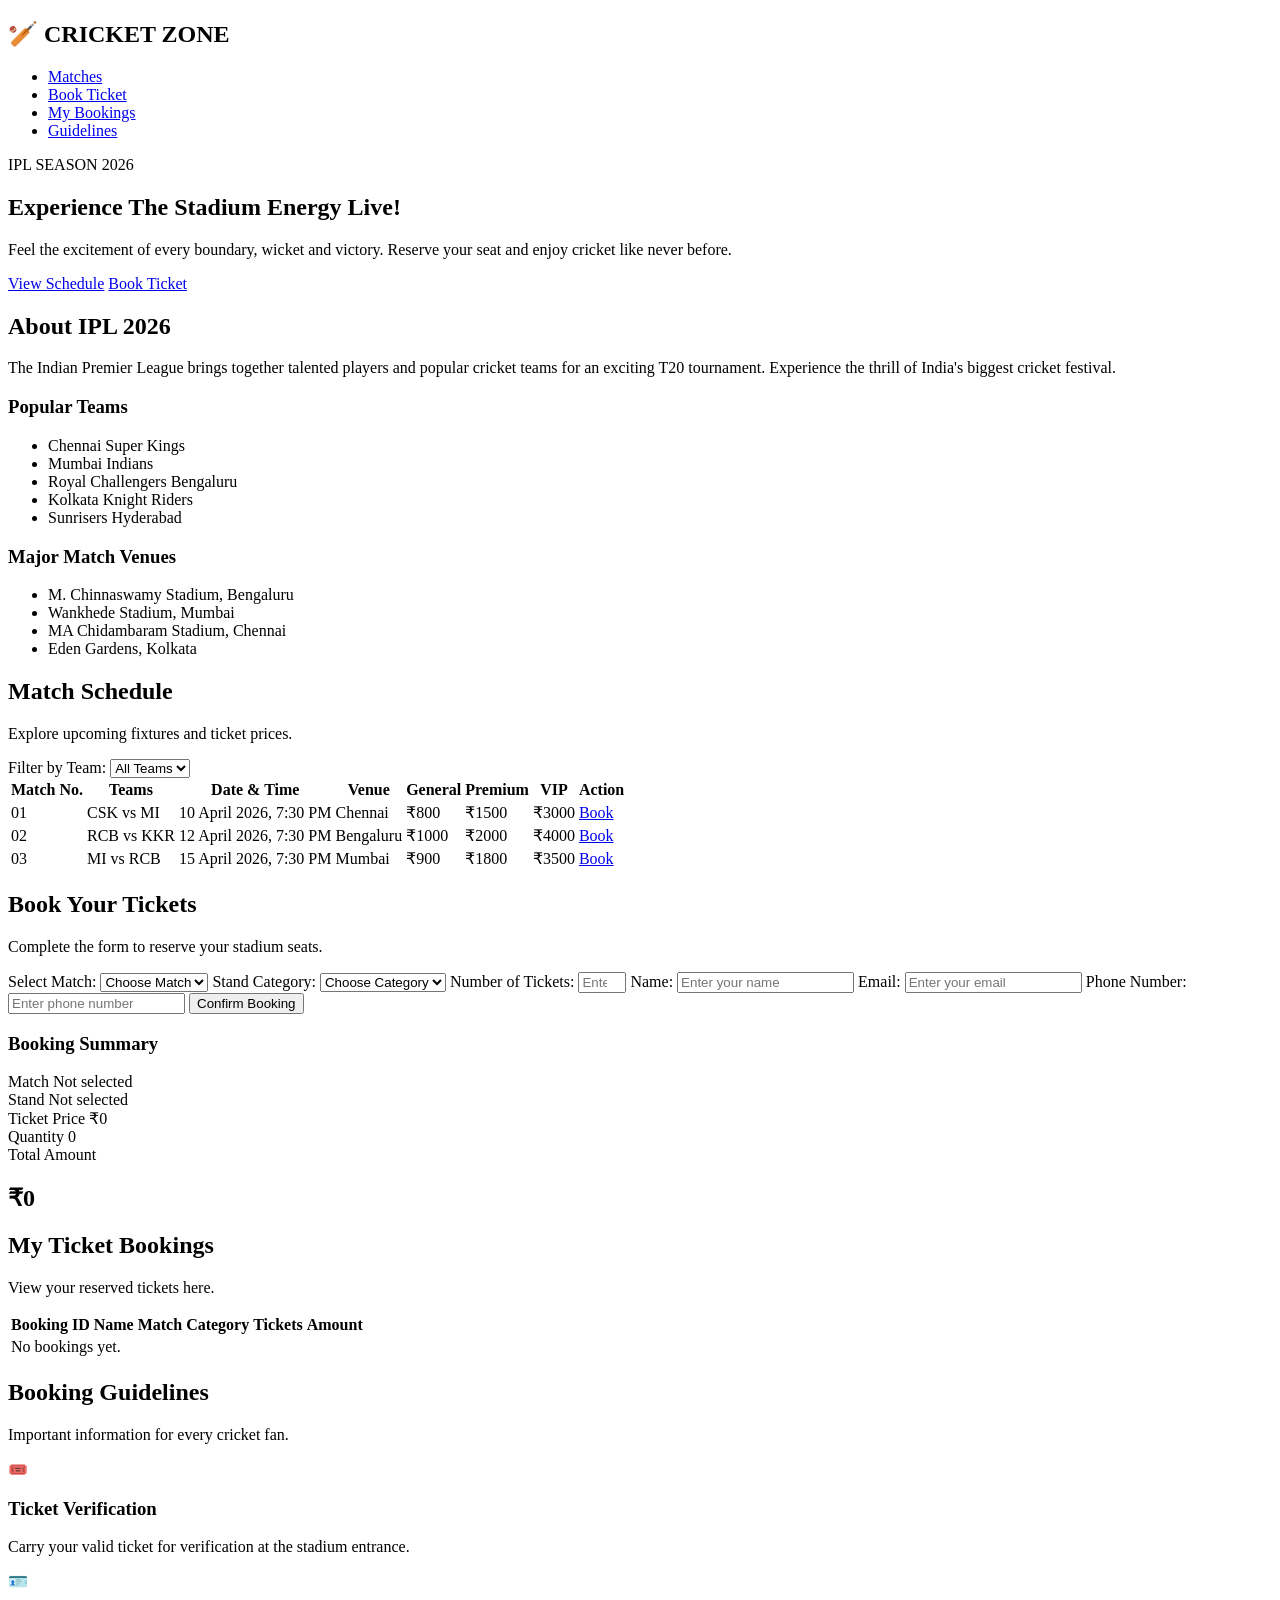
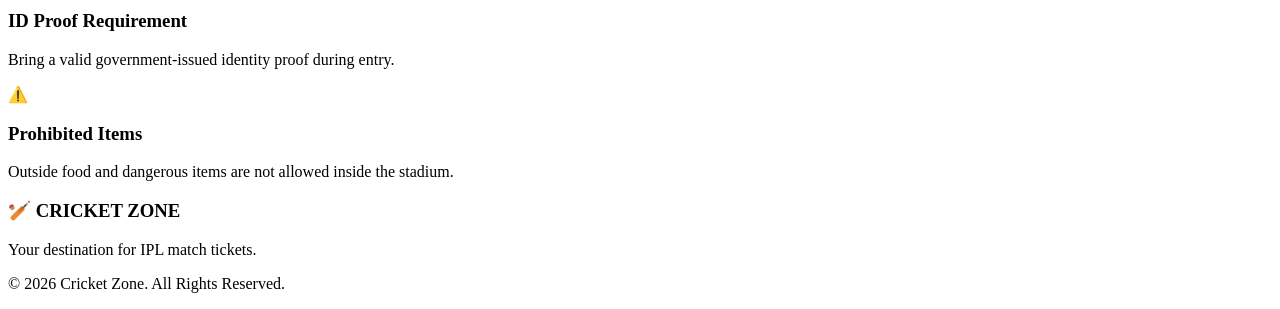
==== index.html @ a361de73 "Add IPL ticket booking HTML" ====
<!DOCTYPE html>
<html lang="en">
<head>
    <meta charset="UTF-8">
    <meta name="viewport" content="width=device-width, initial-scale=1.0">
    <title>Cricket Zone | IPL 2026 Tickets</title>
    <link rel="stylesheet" href="style.css">
</head>

<body>

    <!-- Header and Navigation -->
    <header>
        <nav class="navbar">
            <h2 class="logo">🏏 CRICKET ZONE</h2>

            <ul>
                <li><a href="#matches">Matches</a></li>
                <li><a href="#booking">Book Ticket</a></li>
                <li><a href="#mybookings">My Bookings</a></li>
                <li><a href="#guidelines">Guidelines</a></li>
            </ul>
        </nav>
    </header>

    <main>

        <!-- Hero Banner -->
        <section class="hero">
            <div class="hero-content">
                <span class="tagline">IPL SEASON 2026</span>
                <h1>Experience The Stadium Energy Live!</h1>
                <p>Feel the excitement of every boundary, wicket and victory.
                   Reserve your seat and enjoy cricket like never before.</p>

                <div class="hero-buttons">
                    <a href="#matches" class="btn primary-btn">View Schedule</a>
                    <a href="#booking" class="btn secondary-btn">Book Ticket</a>
                </div>
            </div>
        </section>

        <!-- About IPL -->
        <section class="section" id="about">
            <h2>About IPL 2026</h2>
            <p class="intro">
                The Indian Premier League brings together talented players
                and popular cricket teams for an exciting T20 tournament.
                Experience the thrill of India's biggest cricket festival.
            </p>

            <div class="about-container">

                <div class="info-box">
                    <h3>Popular Teams</h3>
                    <ul>
                        <li>Chennai Super Kings</li>
                        <li>Mumbai Indians</li>
                        <li>Royal Challengers Bengaluru</li>
                        <li>Kolkata Knight Riders</li>
                        <li>Sunrisers Hyderabad</li>
                    </ul>
                </div>

                <div class="info-box">
                    <h3>Major Match Venues</h3>
                    <ul>
                        <li>M. Chinnaswamy Stadium, Bengaluru</li>
                        <li>Wankhede Stadium, Mumbai</li>
                        <li>MA Chidambaram Stadium, Chennai</li>
                        <li>Eden Gardens, Kolkata</li>
                    </ul>
                </div>

            </div>
        </section>

        <!-- Match Schedule -->
        <section class="section" id="matches">
            <h2>Match Schedule</h2>
            <p class="intro">Explore upcoming fixtures and ticket prices.</p>

            <div class="filter-area">
                <label for="teamFilter">Filter by Team:</label>
                <select id="teamFilter">
                    <option>All Teams</option>
                    <option>CSK</option>
                    <option>MI</option>
                    <option>RCB</option>
                    <option>KKR</option>
                </select>
            </div>

            <div class="table-container">
                <table>
                    <thead>
                        <tr>
                            <th>Match No.</th>
                            <th>Teams</th>
                            <th>Date & Time</th>
                            <th>Venue</th>
                            <th>General</th>
                            <th>Premium</th>
                            <th>VIP</th>
                            <th>Action</th>
                        </tr>
                    </thead>

                    <tbody>
                        <tr>
                            <td>01</td>
                            <td>CSK vs MI</td>
                            <td>10 April 2026, 7:30 PM</td>
                            <td>Chennai</td>
                            <td>₹800</td>
                            <td>₹1500</td>
                            <td>₹3000</td>
                            <td><a href="#booking" class="book-btn">Book</a></td>
                        </tr>

                        <tr>
                            <td>02</td>
                            <td>RCB vs KKR</td>
                            <td>12 April 2026, 7:30 PM</td>
                            <td>Bengaluru</td>
                            <td>₹1000</td>
                            <td>₹2000</td>
                            <td>₹4000</td>
                            <td><a href="#booking" class="book-btn">Book</a></td>
                        </tr>

                        <tr>
                            <td>03</td>
                            <td>MI vs RCB</td>
                            <td>15 April 2026, 7:30 PM</td>
                            <td>Mumbai</td>
                            <td>₹900</td>
                            <td>₹1800</td>
                            <td>₹3500</td>
                            <td><a href="#booking" class="book-btn">Book</a></td>
                        </tr>
                    </tbody>
                </table>
            </div>
        </section>

        <!-- Ticket Booking -->
        <section class="section" id="booking">
            <h2>Book Your Tickets</h2>
            <p class="intro">Complete the form to reserve your stadium seats.</p>

            <div class="booking-container">

                <form class="booking-form">

                    <label for="match">Select Match:</label>
                    <select id="match" required>
                        <option value="">Choose Match</option>
                        <option>CSK vs MI</option>
                        <option>RCB vs KKR</option>
                        <option>MI vs RCB</option>
                    </select>

                    <label for="category">Stand Category:</label>
                    <select id="category" required>
                        <option value="">Choose Category</option>
                        <option>General - ₹800</option>
                        <option>Premium - ₹1500</option>
                        <option>VIP - ₹3000</option>
                    </select>

                    <label for="quantity">Number of Tickets:</label>
                    <input type="number" id="quantity"
                           min="1" max="10" placeholder="Enter quantity" required>

                    <label for="name">Name:</label>
                    <input type="text" id="name"
                           placeholder="Enter your name" required>

                    <label for="email">Email:</label>
                    <input type="email" id="email"
                           placeholder="Enter your email" required>

                    <label for="phone">Phone Number:</label>
                    <input type="tel" id="phone"
                           placeholder="Enter phone number" required>

                    <button type="submit">Confirm Booking</button>

                </form>

                <!-- Booking Summary -->
                <div class="summary-card">
                    <h3>Booking Summary</h3>

                    <div class="summary-item">
                        <span>Match</span>
                        <span>Not selected</span>
                    </div>

                    <div class="summary-item">
                        <span>Stand</span>
                        <span>Not selected</span>
                    </div>

                    <div class="summary-item">
                        <span>Ticket Price</span>
                        <span>₹0</span>
                    </div>

                    <div class="summary-item">
                        <span>Quantity</span>
                        <span>0</span>
                    </div>

                    <div class="total">
                        <span>Total Amount</span>
                        <h2>₹0</h2>
                    </div>
                </div>

            </div>
        </section>

        <!-- My Bookings -->
        <section class="section" id="mybookings">
            <h2>My Ticket Bookings</h2>
            <p class="intro">View your reserved tickets here.</p>

            <div class="table-container">
                <table>
                    <thead>
                        <tr>
                            <th>Booking ID</th>
                            <th>Name</th>
                            <th>Match</th>
                            <th>Category</th>
                            <th>Tickets</th>
                            <th>Amount</th>
                        </tr>
                    </thead>

                    <tbody>
                        <tr>
                            <td colspan="6" class="empty-message">
                                No bookings yet.
                            </td>
                        </tr>
                    </tbody>
                </table>
            </div>
        </section>

        <!-- Guidelines -->
        <section class="section" id="guidelines">
            <h2>Booking Guidelines</h2>
            <p class="intro">Important information for every cricket fan.</p>

            <div class="guideline-container">

                <div class="guideline-card">
                    <div class="card-icon">🎟️</div>
                    <h3>Ticket Verification</h3>
                    <p>Carry your valid ticket for verification at the stadium entrance.</p>
                </div>

                <div class="guideline-card">
                    <div class="card-icon">🪪</div>
                    <h3>ID Proof Requirement</h3>
                    <p>Bring a valid government-issued identity proof during entry.</p>
                </div>

                <div class="guideline-card">
                    <div class="card-icon">⚠️</div>
                    <h3>Prohibited Items</h3>
                    <p>Outside food and dangerous items are not allowed inside the stadium.</p>
                </div>

            </div>
        </section>

    </main>

    <!-- Footer -->
    <footer>
        <h3>🏏 CRICKET ZONE</h3>
        <p>Your destination for IPL match tickets.</p>
        <p>© 2026 Cricket Zone. All Rights Reserved.</p>
    </footer>

</body>
</html>
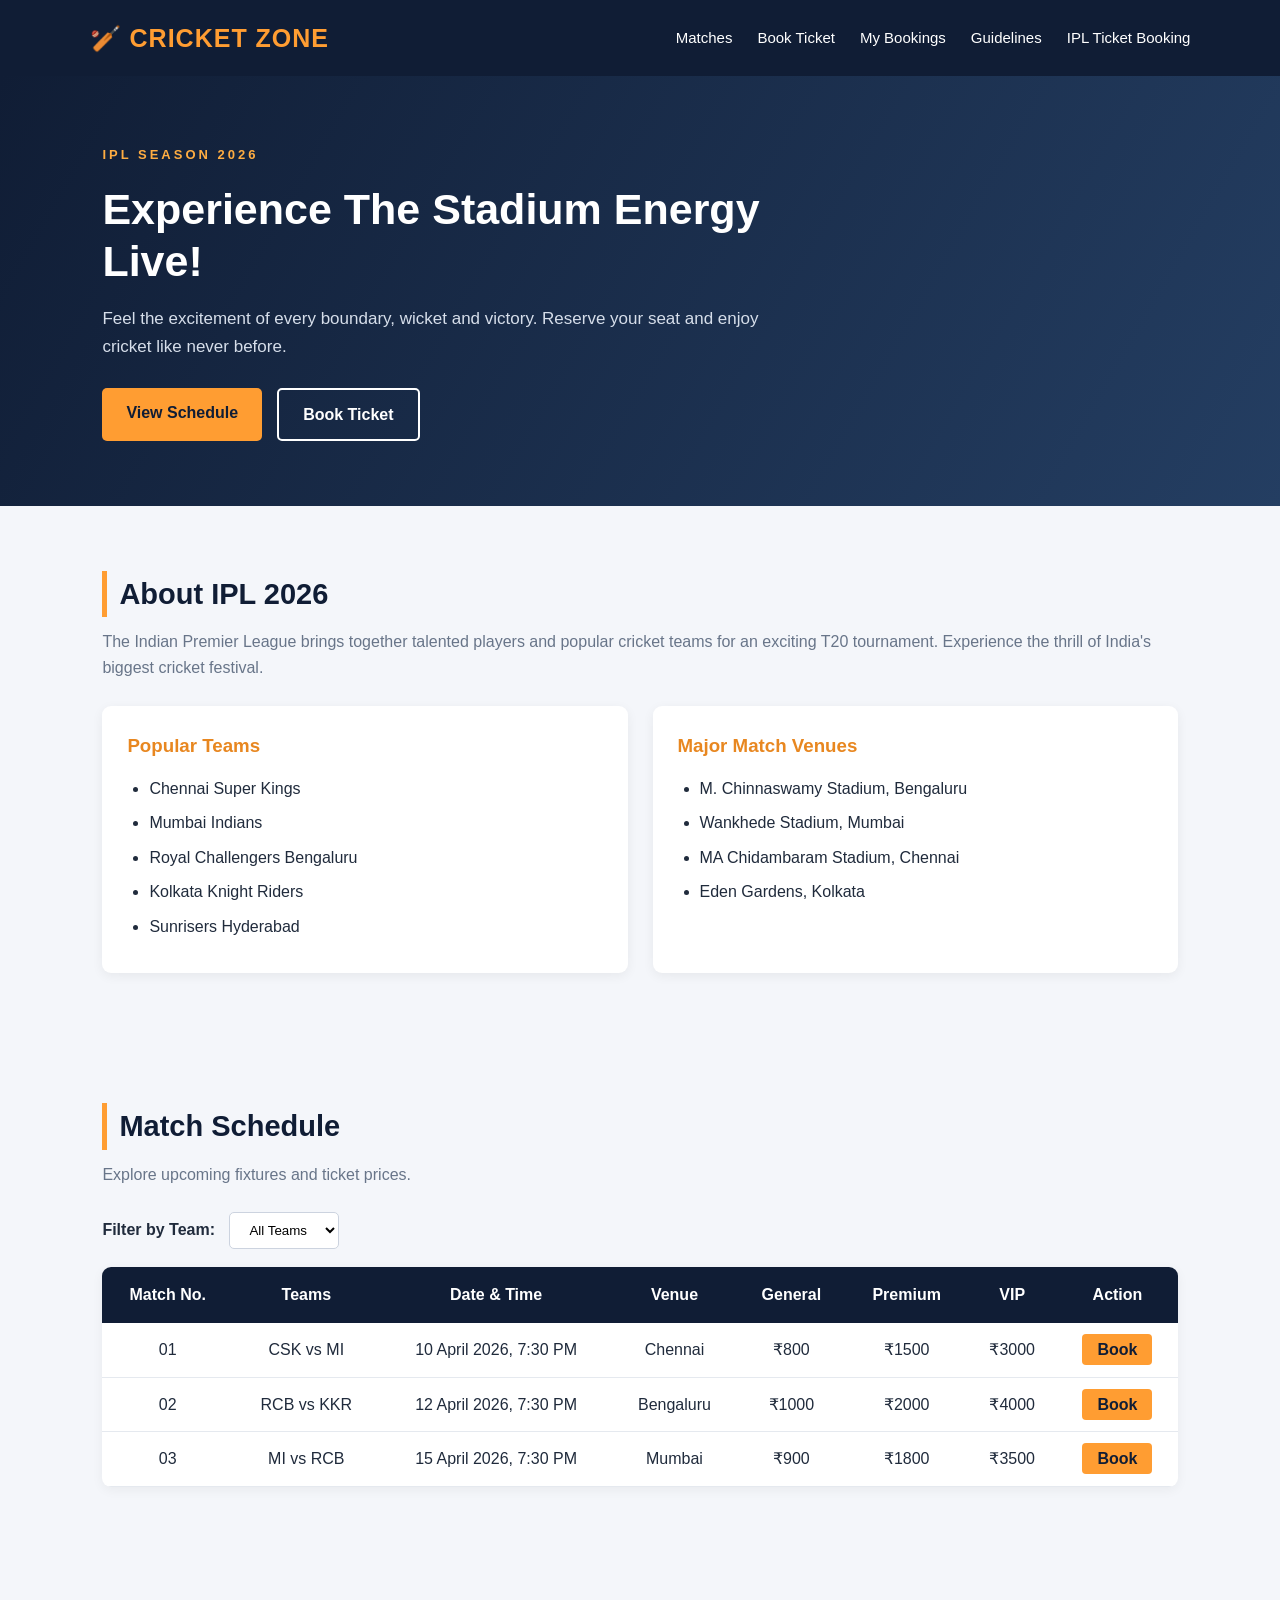
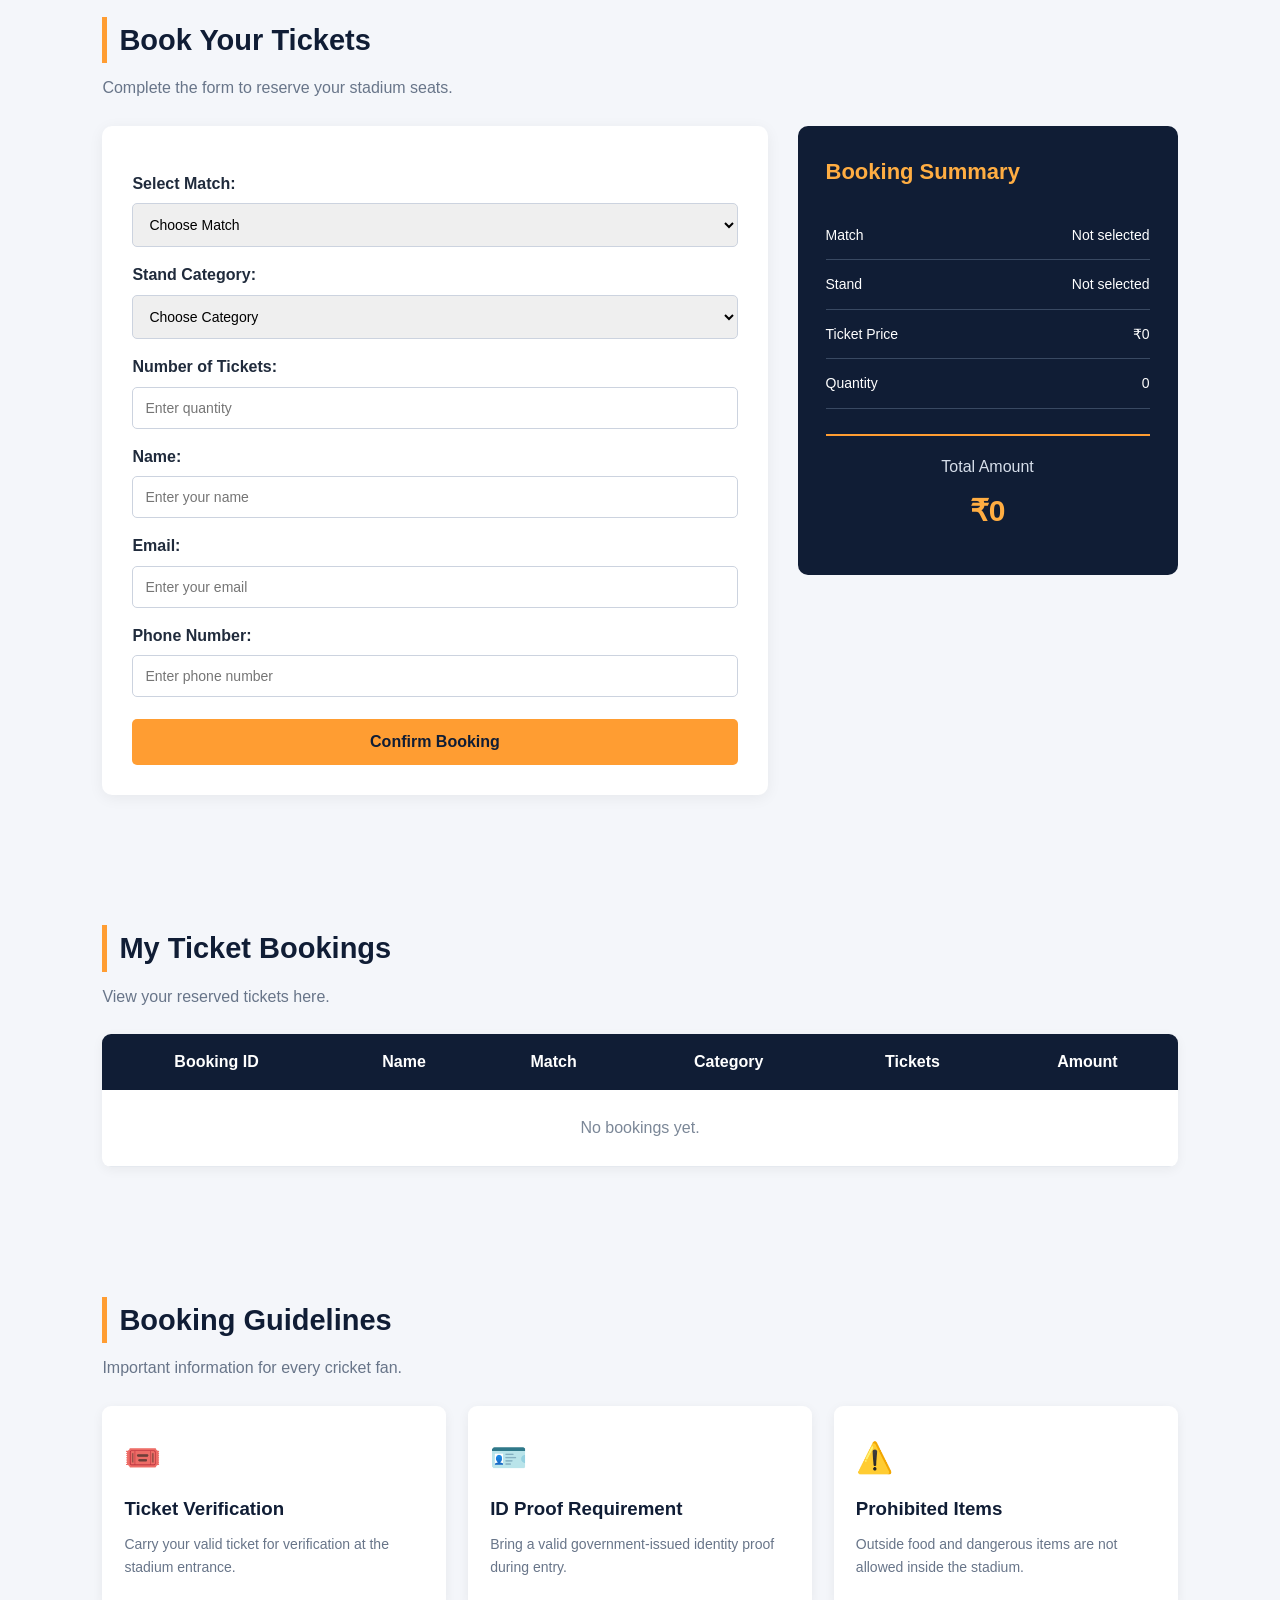
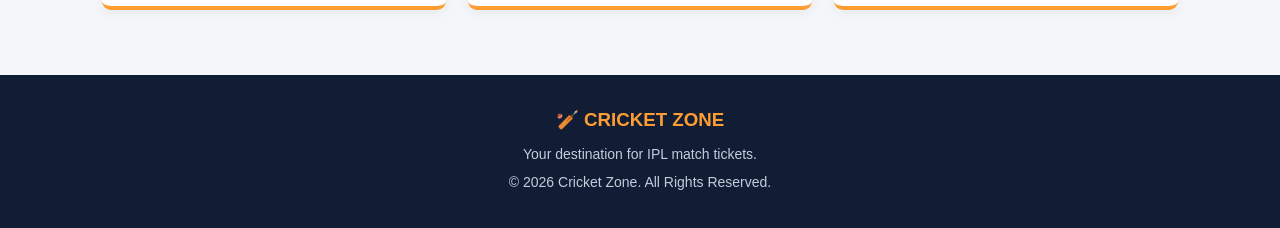
==== commit 49a43d43: "Added IPL Ticket Booking website" ====
--- a/index.html
+++ b/index.html
@@ -20,6 +20,8 @@
                 <li><a href="#booking">Book Ticket</a></li>
                 <li><a href="#mybookings">My Bookings</a></li>
                 <li><a href="#guidelines">Guidelines</a></li>
+                <li><a href="booking.html">IPL Ticket Booking</a></li>
+                
             </ul>
         </nav>
     </header>
--- a/style.css
+++ b/style.css
@@ -0,0 +1,462 @@
+
+/* Basic Page Styling */
+* {
+    margin: 0;
+    padding: 0;
+    box-sizing: border-box;
+    font-family: Arial, Helvetica, sans-serif;
+}
+
+html {
+    scroll-behavior: smooth;
+}
+
+body {
+    background-color: #f4f6fa;
+    color: #202b3c;
+    line-height: 1.6;
+}
+
+/* Navigation Bar */
+header {
+    background-color: #101d35;
+    padding: 18px 7%;
+}
+
+.navbar {
+    display: flex;
+    justify-content: space-between;
+    align-items: center;
+    flex-wrap: wrap;
+    gap: 15px;
+}
+
+.logo {
+    color: #ff9d32;
+    font-size: 25px;
+    letter-spacing: 1px;
+}
+
+.navbar ul {
+    display: flex;
+    list-style: none;
+    gap: 25px;
+    flex-wrap: wrap;
+}
+
+.navbar a {
+    color: white;
+    text-decoration: none;
+    font-size: 15px;
+    transition: 0.3s;
+}
+
+.navbar a:hover {
+    color: #ff9d32;
+}
+
+/* Hero Section */
+.hero {
+    min-height: 430px;
+    background: linear-gradient(
+        120deg,
+        #101d35,
+        #243e62
+    );
+    display: flex;
+    align-items: center;
+    padding: 60px 8%;
+    color: white;
+}
+
+.hero-content {
+    max-width: 700px;
+}
+
+.tagline {
+    color: #ffad42;
+    font-weight: bold;
+    letter-spacing: 3px;
+    font-size: 13px;
+}
+
+.hero h1 {
+    font-size: 43px;
+    line-height: 1.2;
+    margin: 18px 0;
+}
+
+.hero p {
+    color: #d6deea;
+    font-size: 17px;
+    margin-bottom: 28px;
+}
+
+.hero-buttons {
+    display: flex;
+    gap: 15px;
+    flex-wrap: wrap;
+}
+
+.btn {
+    display: inline-block;
+    padding: 12px 24px;
+    border-radius: 5px;
+    text-decoration: none;
+    font-weight: bold;
+    transition: 0.3s;
+}
+
+.primary-btn {
+    background-color: #ff9d32;
+    color: #101d35;
+}
+
+.secondary-btn {
+    border: 2px solid white;
+    color: white;
+}
+
+.primary-btn:hover {
+    background-color: white;
+}
+
+.secondary-btn:hover {
+    background-color: #ff9d32;
+    border-color: #ff9d32;
+    color: #101d35;
+}
+
+/* Common Section Styling */
+.section {
+    padding: 65px 8%;
+}
+
+.section h2 {
+    font-size: 29px;
+    color: #101d35;
+    margin-bottom: 12px;
+    border-left: 5px solid #ff9d32;
+    padding-left: 12px;
+}
+
+.intro {
+    color: #687589;
+    margin-bottom: 25px;
+}
+
+/* About Section */
+.about-container {
+    display: grid;
+    grid-template-columns: repeat(2, 1fr);
+    gap: 25px;
+    margin-top: 25px;
+}
+
+.info-box {
+    background-color: white;
+    padding: 25px;
+    border-radius: 9px;
+    box-shadow: 0 3px 12px rgba(0, 0, 0, 0.06);
+}
+
+.info-box h3 {
+    color: #e88720;
+    margin-bottom: 15px;
+}
+
+.info-box ul {
+    padding-left: 22px;
+}
+
+.info-box li {
+    margin-bottom: 9px;
+}
+
+/* Team Filter */
+.filter-area {
+    margin: 25px 0 18px;
+}
+
+.filter-area label {
+    font-weight: bold;
+    margin-right: 10px;
+}
+
+.filter-area select {
+    padding: 9px 15px;
+    border: 1px solid #ccd3df;
+    border-radius: 5px;
+    background: white;
+}
+
+/* Table Styling */
+.table-container {
+    width: 100%;
+    overflow-x: auto;
+    background: white;
+    border-radius: 9px;
+    box-shadow: 0 3px 12px rgba(0, 0, 0, 0.05);
+}
+
+table {
+    width: 100%;
+    border-collapse: collapse;
+    min-width: 750px;
+}
+
+th {
+    background-color: #101d35;
+    color: white;
+    padding: 15px;
+    text-align: center;
+    white-space: nowrap;
+}
+
+td {
+    padding: 14px;
+    text-align: center;
+    border-bottom: 1px solid #e5e9ef;
+}
+
+tbody tr:hover {
+    background-color: #fff5e9;
+}
+
+.book-btn {
+    background-color: #ff9d32;
+    color: #101d35;
+    text-decoration: none;
+    padding: 7px 15px;
+    border-radius: 4px;
+    font-weight: bold;
+}
+
+.book-btn:hover {
+    background-color: #e88720;
+}
+
+/* Booking Section */
+.booking-container {
+    display: grid;
+    grid-template-columns: 1.4fr 0.8fr;
+    gap: 30px;
+    align-items: start;
+    margin-top: 25px;
+}
+
+.booking-form {
+    background-color: white;
+    padding: 30px;
+    border-radius: 10px;
+    box-shadow: 0 3px 15px rgba(0, 0, 0, 0.06);
+}
+
+.booking-form label {
+    display: block;
+    font-weight: bold;
+    margin: 15px 0 7px;
+}
+
+.booking-form input,
+.booking-form select {
+    width: 100%;
+    padding: 12px;
+    border: 1px solid #ccd3df;
+    border-radius: 5px;
+    font-size: 14px;
+    outline: none;
+}
+
+.booking-form input:focus,
+.booking-form select:focus {
+    border-color: #ff9d32;
+}
+
+.booking-form button {
+    width: 100%;
+    margin-top: 22px;
+    padding: 14px;
+    background-color: #ff9d32;
+    color: #101d35;
+    border: none;
+    border-radius: 5px;
+    font-size: 16px;
+    font-weight: bold;
+    cursor: pointer;
+    transition: 0.3s;
+}
+
+.booking-form button:hover {
+    background-color: #e88720;
+}
+
+/* Booking Summary */
+.summary-card {
+    background-color: #101d35;
+    color: white;
+    padding: 28px;
+    border-radius: 10px;
+}
+
+.summary-card h3 {
+    color: #ffad42;
+    margin-bottom: 22px;
+    font-size: 22px;
+}
+
+.summary-item {
+    display: flex;
+    justify-content: space-between;
+    gap: 10px;
+    padding: 13px 0;
+    border-bottom: 1px solid #394962;
+    font-size: 14px;
+}
+
+.total {
+    margin-top: 25px;
+    padding-top: 18px;
+    border-top: 2px solid #ff9d32;
+    text-align: center;
+}
+
+.total span {
+    color: #d6deea;
+}
+
+.total h2 {
+    color: #ffad42;
+    font-size: 30px;
+    margin-top: 8px;
+    border: none;
+    padding: 0;
+}
+
+/* My Bookings */
+.empty-message {
+    color: #7b8797;
+    padding: 25px;
+}
+
+/* Guidelines */
+.guideline-container {
+    display: grid;
+    grid-template-columns: repeat(3, 1fr);
+    gap: 22px;
+    margin-top: 25px;
+}
+
+.guideline-card {
+    background-color: white;
+    padding: 28px 22px;
+    border-radius: 9px;
+    border-bottom: 4px solid #ff9d32;
+    box-shadow: 0 3px 12px rgba(0, 0, 0, 0.06);
+    transition: 0.3s;
+}
+
+.guideline-card:hover {
+    transform: translateY(-5px);
+}
+
+.card-icon {
+    font-size: 30px;
+    margin-bottom: 12px;
+}
+
+.guideline-card h3 {
+    color: #101d35;
+    margin-bottom: 10px;
+}
+
+.guideline-card p {
+    color: #687589;
+    font-size: 14px;
+}
+
+/* Footer */
+footer {
+    background-color: #101d35;
+    color: white;
+    text-align: center;
+    padding: 30px 15px;
+}
+
+footer h3 {
+    color: #ff9d32;
+    margin-bottom: 8px;
+}
+
+footer p {
+    font-size: 14px;
+    color: #c4ccda;
+    margin: 5px 0;
+}
+
+/* Responsive Design */
+@media (max-width: 900px) {
+
+    .booking-container {
+        grid-template-columns: 1fr;
+    }
+
+    .guideline-container {
+        grid-template-columns: repeat(2, 1fr);
+    }
+
+    .hero h1 {
+        font-size: 35px;
+    }
+}
+
+@media (max-width: 600px) {
+
+    header {
+        padding: 18px 5%;
+    }
+
+    .navbar {
+        flex-direction: column;
+        align-items: flex-start;
+    }
+
+    .navbar ul {
+        gap: 12px 18px;
+    }
+
+    .navbar a {
+        font-size: 13px;
+    }
+
+    .hero {
+        min-height: 380px;
+        padding: 45px 6%;
+    }
+
+    .hero h1 {
+        font-size: 30px;
+    }
+
+    .hero p {
+        font-size: 15px;
+    }
+
+    .section {
+        padding: 45px 6%;
+    }
+
+    .section h2 {
+        font-size: 24px;
+    }
+
+    .about-container,
+    .guideline-container {
+        grid-template-columns: 1fr;
+    }
+
+    .booking-form {
+        padding: 20px;
+    }
+}
+
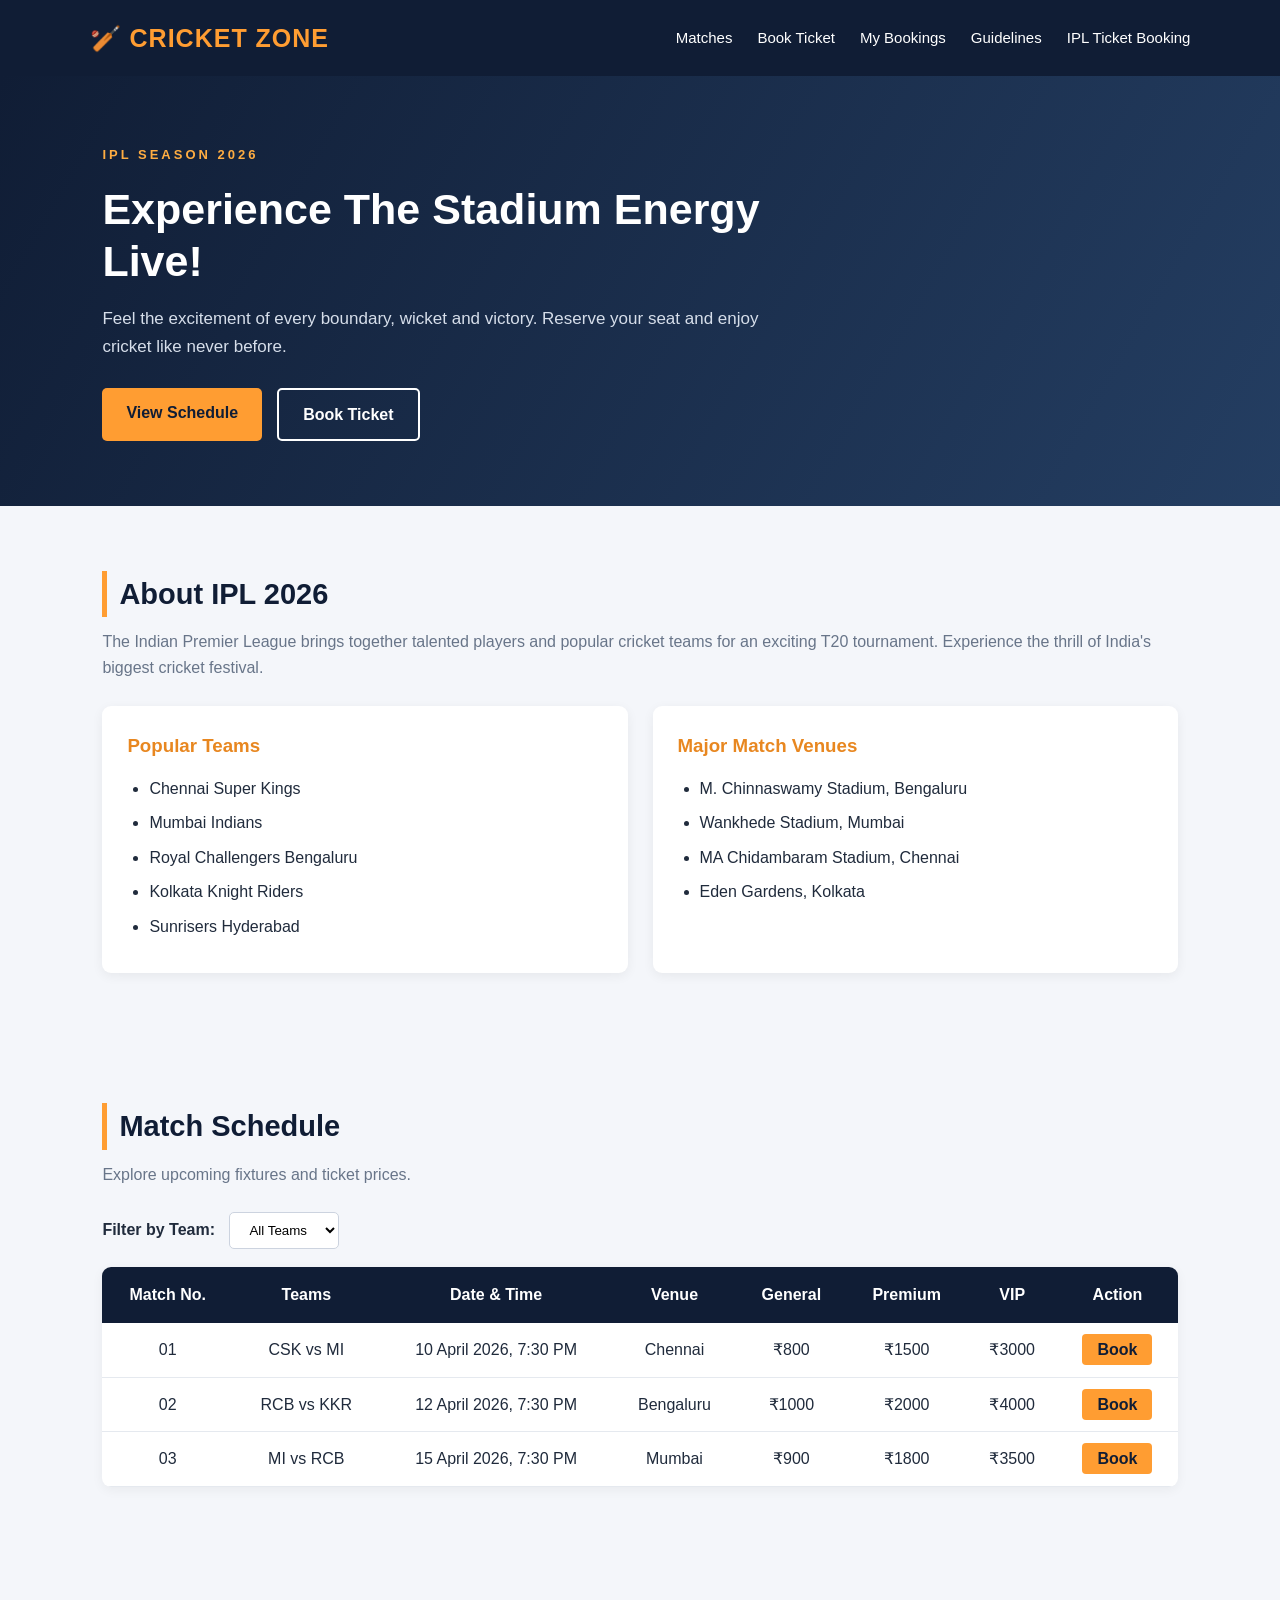
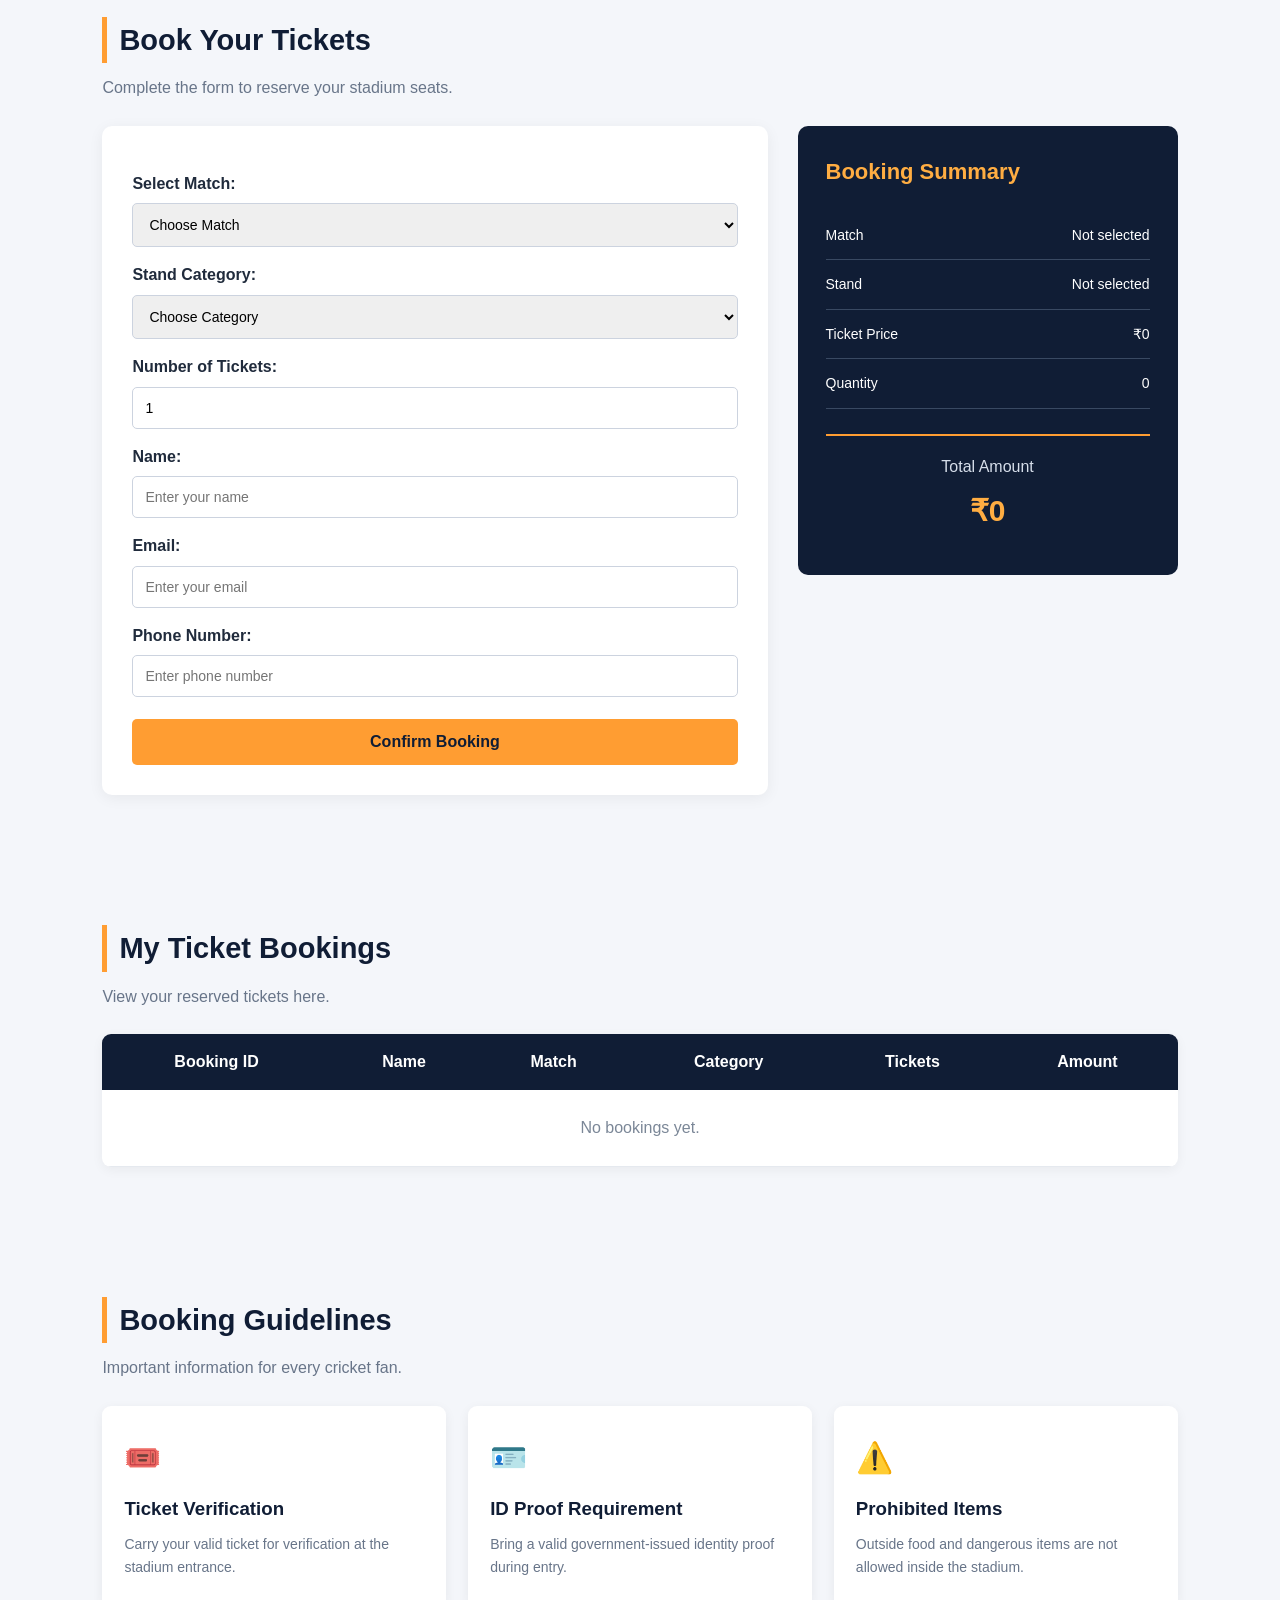
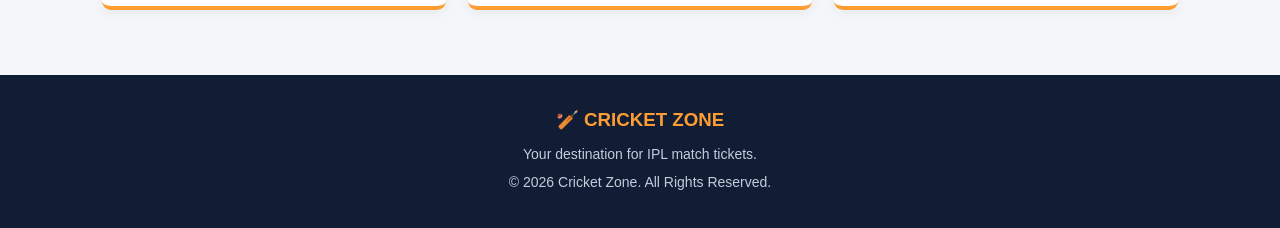
==== commit 992ee7d3: "Activity 7: Live Booking Summary" ====
--- a/index.html
+++ b/index.html
@@ -1,11 +1,38 @@
 
 <!DOCTYPE html>
 <html lang="en">
+
 <head>
     <meta charset="UTF-8">
     <meta name="viewport" content="width=device-width, initial-scale=1.0">
+
     <title>Cricket Zone | IPL 2026 Tickets</title>
+
     <link rel="stylesheet" href="style.css">
+
+    <!-- Toast Message Styling -->
+    <style>
+        .toast-message {
+            position: fixed;
+            right: 20px;
+            bottom: 20px;
+            background: #101d35;
+            color: white;
+            padding: 14px 22px;
+            border-radius: 8px;
+            opacity: 0;
+            visibility: hidden;
+            transform: translateY(10px);
+            transition: 0.3s ease;
+            z-index: 1000;
+        }
+
+        .toast-message.show {
+            opacity: 1;
+            visibility: visible;
+            transform: translateY(0);
+        }
+    </style>
 </head>
 
 <body>
@@ -13,6 +40,7 @@
     <!-- Header and Navigation -->
     <header>
         <nav class="navbar">
+
             <h2 class="logo">🏏 CRICKET ZONE</h2>
 
             <ul>
@@ -21,31 +49,50 @@
                 <li><a href="#mybookings">My Bookings</a></li>
                 <li><a href="#guidelines">Guidelines</a></li>
                 <li><a href="booking.html">IPL Ticket Booking</a></li>
-                
             </ul>
+
         </nav>
     </header>
 
+
     <main>
 
         <!-- Hero Banner -->
         <section class="hero">
+
             <div class="hero-content">
+
                 <span class="tagline">IPL SEASON 2026</span>
+
                 <h1>Experience The Stadium Energy Live!</h1>
-                <p>Feel the excitement of every boundary, wicket and victory.
-                   Reserve your seat and enjoy cricket like never before.</p>
+
+                <p>
+                    Feel the excitement of every boundary, wicket and victory.
+                    Reserve your seat and enjoy cricket like never before.
+                </p>
 
                 <div class="hero-buttons">
-                    <a href="#matches" class="btn primary-btn">View Schedule</a>
-                    <a href="#booking" class="btn secondary-btn">Book Ticket</a>
-                </div>
-            </div>
-        </section>
+
+                    <a href="#matches" class="btn primary-btn">
+                        View Schedule
+                    </a>
+
+                    <a href="#booking" class="btn secondary-btn">
+                        Book Ticket
+                    </a>
+
+                </div>
+
+            </div>
+
+        </section>
+
 
         <!-- About IPL -->
         <section class="section" id="about">
+
             <h2>About IPL 2026</h2>
+
             <p class="intro">
                 The Indian Premier League brings together talented players
                 and popular cricket teams for an exciting T20 tournament.
@@ -55,7 +102,9 @@
             <div class="about-container">
 
                 <div class="info-box">
+
                     <h3>Popular Teams</h3>
+
                     <ul>
                         <li>Chennai Super Kings</li>
                         <li>Mumbai Indians</li>
@@ -63,28 +112,41 @@
                         <li>Kolkata Knight Riders</li>
                         <li>Sunrisers Hyderabad</li>
                     </ul>
-                </div>
+
+                </div>
+
 
                 <div class="info-box">
+
                     <h3>Major Match Venues</h3>
+
                     <ul>
                         <li>M. Chinnaswamy Stadium, Bengaluru</li>
                         <li>Wankhede Stadium, Mumbai</li>
                         <li>MA Chidambaram Stadium, Chennai</li>
                         <li>Eden Gardens, Kolkata</li>
                     </ul>
-                </div>
-
-            </div>
-        </section>
+
+                </div>
+
+            </div>
+
+        </section>
+
 
         <!-- Match Schedule -->
         <section class="section" id="matches">
+
             <h2>Match Schedule</h2>
-            <p class="intro">Explore upcoming fixtures and ticket prices.</p>
+
+            <p class="intro">
+                Explore upcoming fixtures and ticket prices.
+            </p>
 
             <div class="filter-area">
+
                 <label for="teamFilter">Filter by Team:</label>
+
                 <select id="teamFilter">
                     <option>All Teams</option>
                     <option>CSK</option>
@@ -92,10 +154,14 @@
                     <option>RCB</option>
                     <option>KKR</option>
                 </select>
-            </div>
+
+            </div>
+
 
             <div class="table-container">
+
                 <table>
+
                     <thead>
                         <tr>
                             <th>Match No.</th>
@@ -109,7 +175,9 @@
                         </tr>
                     </thead>
 
+
                     <tbody>
+
                         <tr>
                             <td>01</td>
                             <td>CSK vs MI</td>
@@ -118,8 +186,12 @@
                             <td>₹800</td>
                             <td>₹1500</td>
                             <td>₹3000</td>
-                            <td><a href="#booking" class="book-btn">Book</a></td>
-                        </tr>
+
+                            <td>
+                                <a href="#booking" class="book-btn">Book</a>
+                            </td>
+                        </tr>
+
 
                         <tr>
                             <td>02</td>
@@ -129,8 +201,12 @@
                             <td>₹1000</td>
                             <td>₹2000</td>
                             <td>₹4000</td>
-                            <td><a href="#booking" class="book-btn">Book</a></td>
-                        </tr>
+
+                            <td>
+                                <a href="#booking" class="book-btn">Book</a>
+                            </td>
+                        </tr>
+
 
                         <tr>
                             <td>03</td>
@@ -140,98 +216,160 @@
                             <td>₹900</td>
                             <td>₹1800</td>
                             <td>₹3500</td>
-                            <td><a href="#booking" class="book-btn">Book</a></td>
-                        </tr>
+
+                            <td>
+                                <a href="#booking" class="book-btn">Book</a>
+                            </td>
+                        </tr>
+
                     </tbody>
+
                 </table>
-            </div>
-        </section>
+
+            </div>
+
+        </section>
+
 
         <!-- Ticket Booking -->
         <section class="section" id="booking">
+
             <h2>Book Your Tickets</h2>
-            <p class="intro">Complete the form to reserve your stadium seats.</p>
+
+            <p class="intro">
+                Complete the form to reserve your stadium seats.
+            </p>
+
 
             <div class="booking-container">
 
-                <form class="booking-form">
-
+                <form class="booking-form" id="bookingForm">
+
+                    <!-- Match Selection -->
                     <label for="match">Select Match:</label>
+
                     <select id="match" required>
                         <option value="">Choose Match</option>
-                        <option>CSK vs MI</option>
-                        <option>RCB vs KKR</option>
-                        <option>MI vs RCB</option>
+                        <option value="CSK vs MI">CSK vs MI</option>
+                        <option value="RCB vs KKR">RCB vs KKR</option>
+                        <option value="MI vs RCB">MI vs RCB</option>
                     </select>
 
+
+                    <!-- Stand Category -->
                     <label for="category">Stand Category:</label>
+
                     <select id="category" required>
                         <option value="">Choose Category</option>
-                        <option>General - ₹800</option>
-                        <option>Premium - ₹1500</option>
-                        <option>VIP - ₹3000</option>
+                        <option value="General">General</option>
+                        <option value="Premium">Premium</option>
+                        <option value="VIP">VIP</option>
                     </select>
 
+
+                    <!-- Ticket Quantity -->
                     <label for="quantity">Number of Tickets:</label>
-                    <input type="number" id="quantity"
-                           min="1" max="10" placeholder="Enter quantity" required>
-
+
+                    <input
+                        type="number"
+                        id="quantity"
+                        min="1"
+                        max="10"
+                        value="1"
+                        placeholder="Enter quantity"
+                        required
+                    >
+
+
+                    <!-- Personal Details -->
                     <label for="name">Name:</label>
-                    <input type="text" id="name"
-                           placeholder="Enter your name" required>
+
+                    <input
+                        type="text"
+                        id="name"
+                        placeholder="Enter your name"
+                        required
+                    >
+
 
                     <label for="email">Email:</label>
-                    <input type="email" id="email"
-                           placeholder="Enter your email" required>
+
+                    <input
+                        type="email"
+                        id="email"
+                        placeholder="Enter your email"
+                        required
+                    >
+
 
                     <label for="phone">Phone Number:</label>
-                    <input type="tel" id="phone"
-                           placeholder="Enter phone number" required>
-
-                    <button type="submit">Confirm Booking</button>
+
+                    <input
+                        type="tel"
+                        id="phone"
+                        placeholder="Enter phone number"
+                        required
+                    >
+
+
+                    <button type="submit">
+                        Confirm Booking
+                    </button>
 
                 </form>
 
-                <!-- Booking Summary -->
-                <div class="summary-card">
+
+                <!-- Activity 7: Live Booking Summary -->
+                <div class="summary-card" id="bookingSummary">
+
                     <h3>Booking Summary</h3>
 
                     <div class="summary-item">
                         <span>Match</span>
-                        <span>Not selected</span>
+                        <span id="summaryMatch">Not selected</span>
                     </div>
 
                     <div class="summary-item">
                         <span>Stand</span>
-                        <span>Not selected</span>
+                        <span id="summaryStand">Not selected</span>
                     </div>
 
                     <div class="summary-item">
                         <span>Ticket Price</span>
-                        <span>₹0</span>
+                        <span id="summaryPrice">₹0</span>
                     </div>
 
                     <div class="summary-item">
                         <span>Quantity</span>
-                        <span>0</span>
+                        <span id="summaryQuantity">0</span>
                     </div>
 
                     <div class="total">
                         <span>Total Amount</span>
-                        <h2>₹0</h2>
+                        <h2 id="totalAmount">₹0</h2>
                     </div>
-                </div>
-
-            </div>
-        </section>
+
+                </div>
+
+            </div>
+
+        </section>
+
 
         <!-- My Bookings -->
         <section class="section" id="mybookings">
+
             <h2>My Ticket Bookings</h2>
-            <p class="intro">View your reserved tickets here.</p>
+
+            <p class="intro">
+                View your reserved tickets here.
+            </p>
+
 
             <div class="table-container">
+
                 <table>
+
                     <thead>
                         <tr>
                             <th>Booking ID</th>
@@ -243,53 +381,104 @@
                         </tr>
                     </thead>
 
+
                     <tbody>
+
                         <tr>
                             <td colspan="6" class="empty-message">
                                 No bookings yet.
                             </td>
                         </tr>
+
                     </tbody>
+
                 </table>
-            </div>
-        </section>
+
+            </div>
+
+        </section>
+
 
         <!-- Guidelines -->
         <section class="section" id="guidelines">
+
             <h2>Booking Guidelines</h2>
-            <p class="intro">Important information for every cricket fan.</p>
+
+            <p class="intro">
+                Important information for every cricket fan.
+            </p>
+
 
             <div class="guideline-container">
 
                 <div class="guideline-card">
+
                     <div class="card-icon">🎟️</div>
+
                     <h3>Ticket Verification</h3>
-                    <p>Carry your valid ticket for verification at the stadium entrance.</p>
-                </div>
+
+                    <p>
+                        Carry your valid ticket for verification
+                        at the stadium entrance.
+                    </p>
+
+                </div>
+
 
                 <div class="guideline-card">
+
                     <div class="card-icon">🪪</div>
+
                     <h3>ID Proof Requirement</h3>
-                    <p>Bring a valid government-issued identity proof during entry.</p>
-                </div>
+
+                    <p>
+                        Bring a valid government-issued identity
+                        proof during entry.
+                    </p>
+
+                </div>
+
 
                 <div class="guideline-card">
+
                     <div class="card-icon">⚠️</div>
+
                     <h3>Prohibited Items</h3>
-                    <p>Outside food and dangerous items are not allowed inside the stadium.</p>
-                </div>
-
-            </div>
+
+                    <p>
+                        Outside food and dangerous items are not
+                        allowed inside the stadium.
+                    </p>
+
+                </div>
+
+            </div>
+
         </section>
 
     </main>
+
 
     <!-- Footer -->
     <footer>
+
         <h3>🏏 CRICKET ZONE</h3>
+
         <p>Your destination for IPL match tickets.</p>
+
         <p>© 2026 Cricket Zone. All Rights Reserved.</p>
+
     </footer>
 
+
+    <!-- Activity 7: Toast Notification -->
+    <div id="toastMessage" class="toast-message"
+         role="status" aria-live="polite"></div>
+
+
+    <!-- JavaScript Connection -->
+    <script src="app.js"></script>
+
 </body>
+
 </html>
--- a/style.css
+++ b/style.css
@@ -460,3 +460,31 @@
     }
 }
 
+
+/* ACTIVITY 5 - TOAST NOTIFICATION */
+
+.toast {
+    position: fixed;
+    bottom: 30px;
+    right: 30px;
+    background-color: #101d35;
+    color: white;
+    padding: 15px 25px;
+    border-radius: 8px;
+    font-size: 15px;
+    box-shadow: 0 4px 12px rgba(0,0,0,0.3);
+    z-index: 9999;
+    animation: toastAppear 0.4s ease;
+}
+
+@keyframes toastAppear {
+    from {
+        opacity: 0;
+        transform: translateY(20px);
+    }
+
+    to {
+        opacity: 1;
+        transform: translateY(0);
+    }
+}
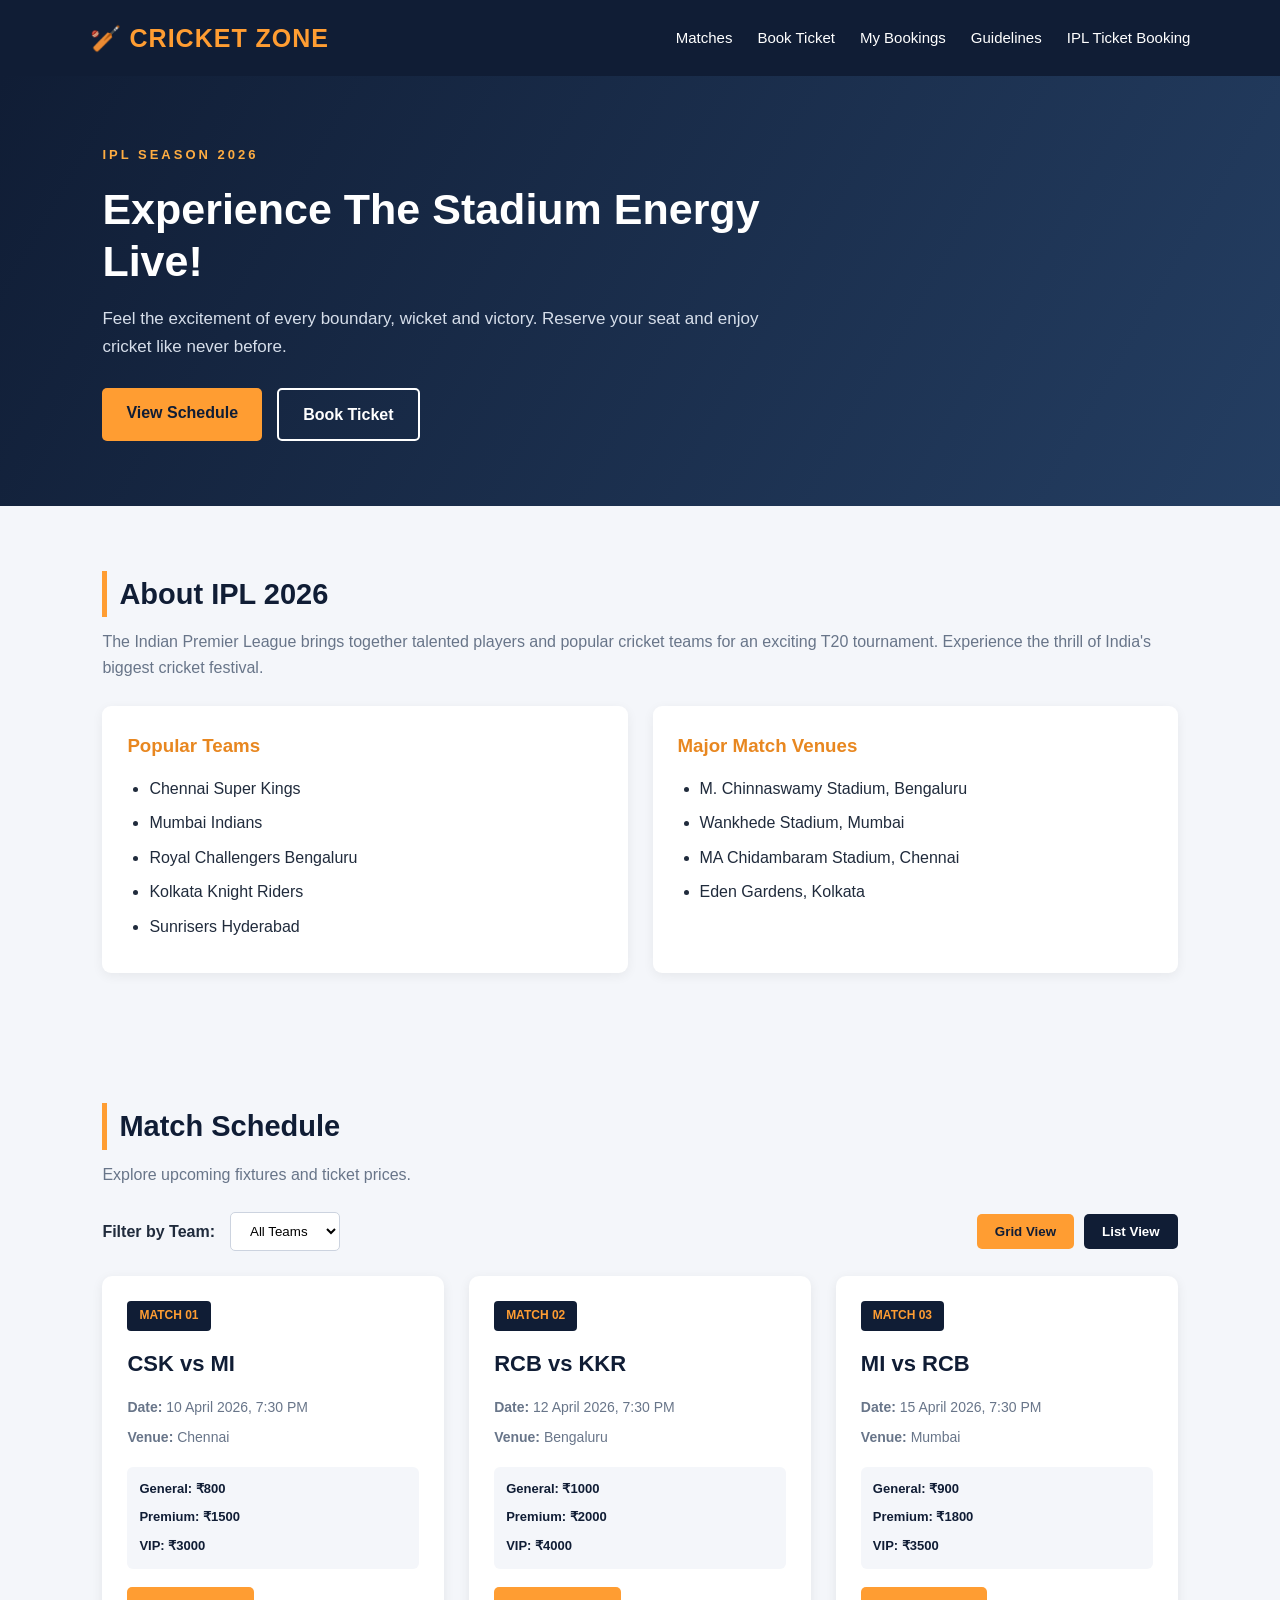
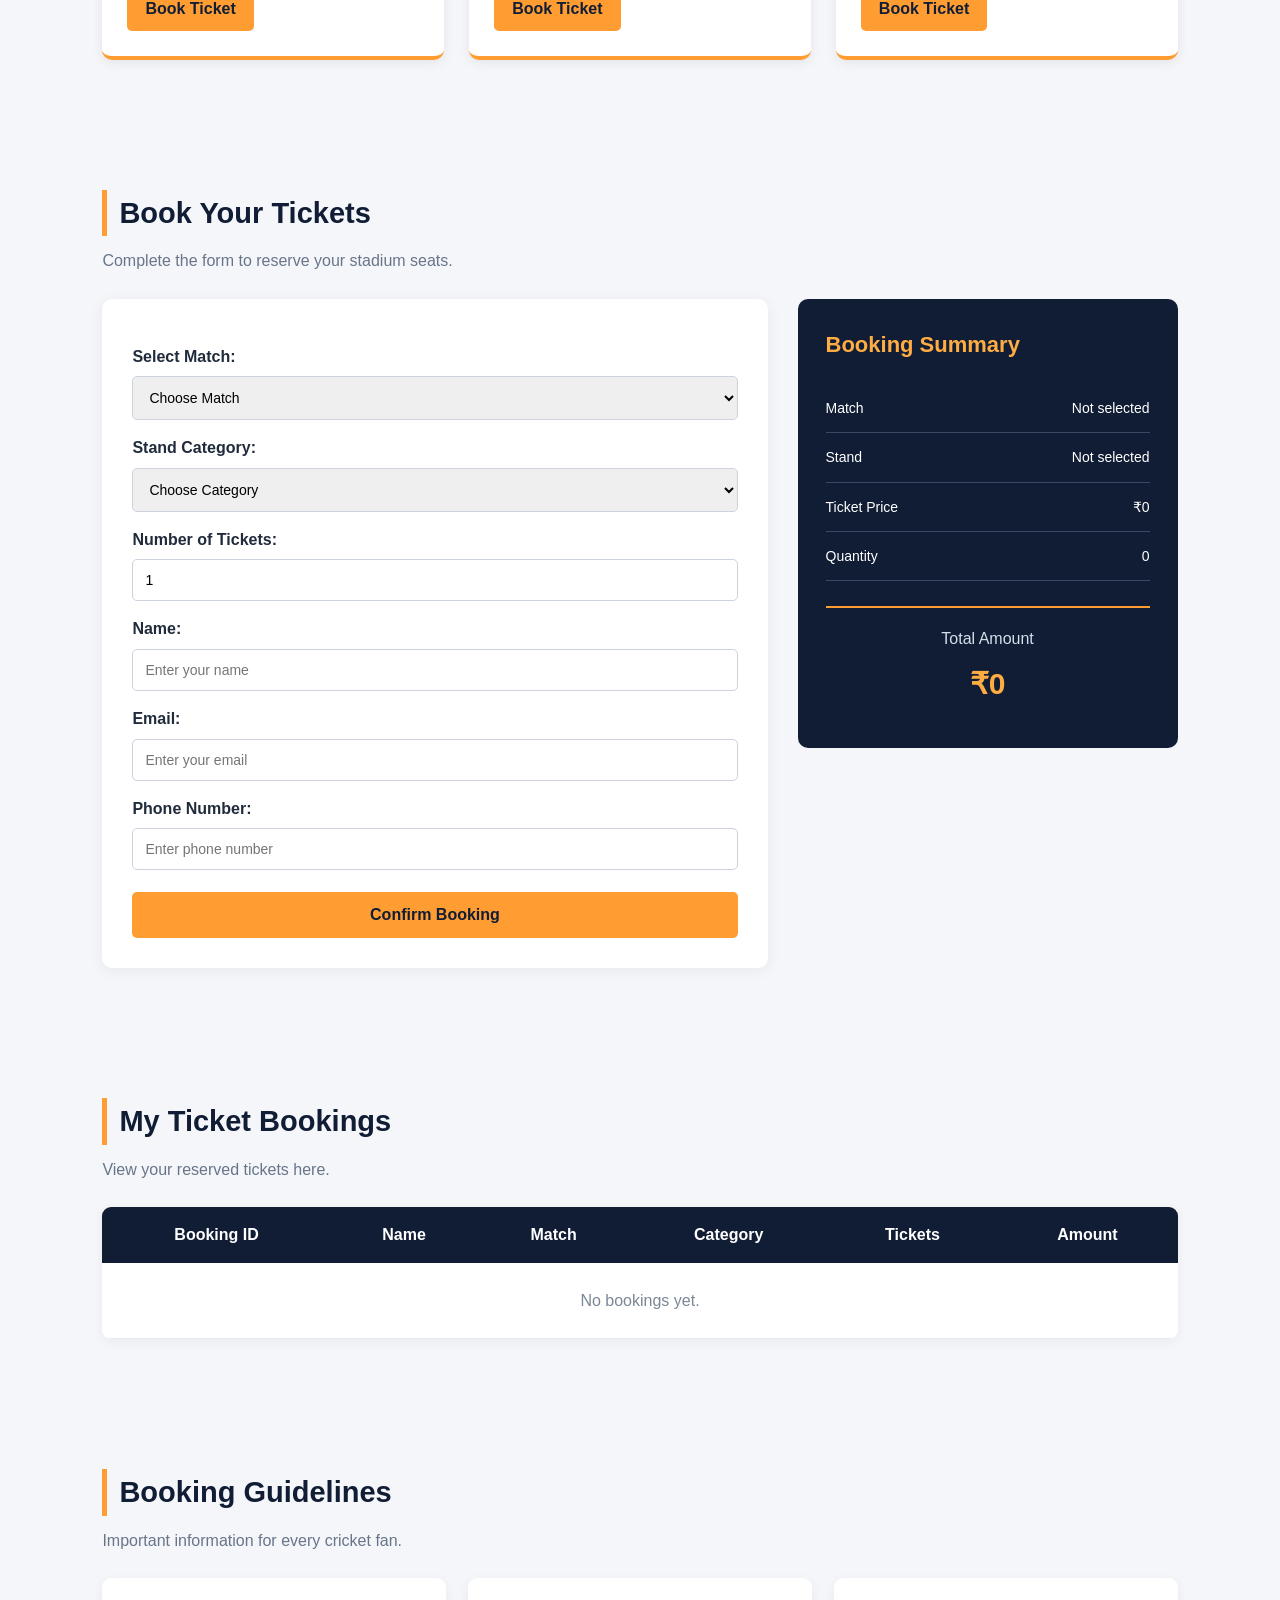
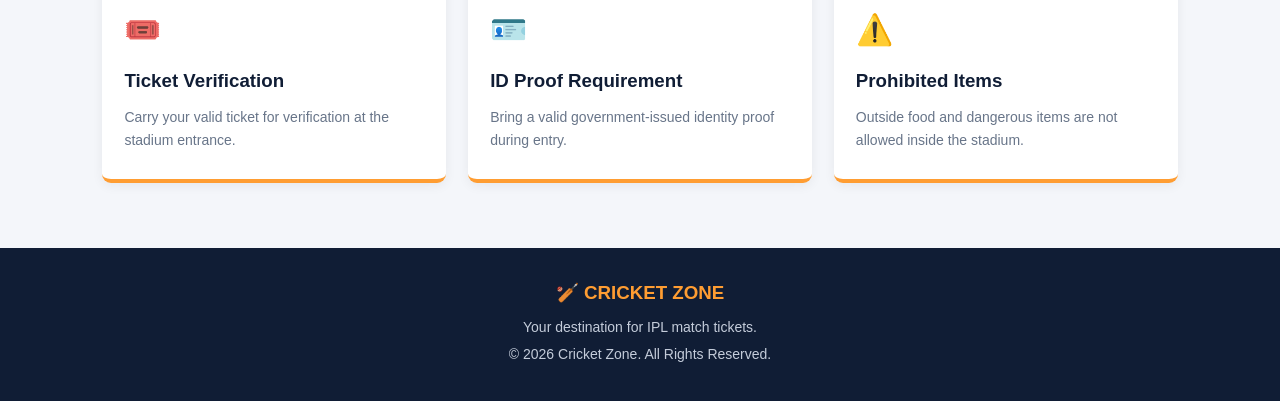
==== commit c8b448d4: "Added Activity 8 responsive layout using CSS Grid and Flexbox" ====
--- a/index.html
+++ b/index.html
@@ -10,7 +10,6 @@
 
     <link rel="stylesheet" href="style.css">
 
-    <!-- Toast Message Styling -->
     <style>
         .toast-message {
             position: fixed;
@@ -37,13 +36,25 @@
 
 <body>
 
-    <!-- Header and Navigation -->
+    <!-- Header and Responsive Navigation -->
     <header>
         <nav class="navbar">
 
             <h2 class="logo">🏏 CRICKET ZONE</h2>
 
-            <ul>
+            <!-- Hamburger Menu -->
+            <button class="menu-toggle" id="menuToggle"
+                aria-label="Open navigation menu"
+                aria-expanded="false"
+                aria-controls="navLinks">
+
+                <span></span>
+                <span></span>
+                <span></span>
+
+            </button>
+
+            <ul class="nav-links" id="navLinks">
                 <li><a href="#matches">Matches</a></li>
                 <li><a href="#booking">Book Ticket</a></li>
                 <li><a href="#mybookings">My Bookings</a></li>
@@ -57,7 +68,7 @@
 
     <main>
 
-        <!-- Hero Banner -->
+        <!-- Hero Section -->
         <section class="hero">
 
             <div class="hero-content">
@@ -115,7 +126,6 @@
 
                 </div>
 
-
                 <div class="info-box">
 
                     <h3>Major Match Venues</h3>
@@ -134,7 +144,7 @@
         </section>
 
 
-        <!-- Match Schedule -->
+        <!-- Match Schedule - Activity 8 -->
         <section class="section" id="matches">
 
             <h2>Match Schedule</h2>
@@ -143,88 +153,109 @@
                 Explore upcoming fixtures and ticket prices.
             </p>
 
+            <!-- Team Filter and View Toggle -->
             <div class="filter-area">
 
                 <label for="teamFilter">Filter by Team:</label>
 
                 <select id="teamFilter">
-                    <option>All Teams</option>
-                    <option>CSK</option>
-                    <option>MI</option>
-                    <option>RCB</option>
-                    <option>KKR</option>
+                    <option value="all">All Teams</option>
+                    <option value="CSK">CSK</option>
+                    <option value="MI">MI</option>
+                    <option value="RCB">RCB</option>
+                    <option value="KKR">KKR</option>
                 </select>
 
-            </div>
-
-
-            <div class="table-container">
-
-                <table>
-
-                    <thead>
-                        <tr>
-                            <th>Match No.</th>
-                            <th>Teams</th>
-                            <th>Date & Time</th>
-                            <th>Venue</th>
-                            <th>General</th>
-                            <th>Premium</th>
-                            <th>VIP</th>
-                            <th>Action</th>
-                        </tr>
-                    </thead>
-
-
-                    <tbody>
-
-                        <tr>
-                            <td>01</td>
-                            <td>CSK vs MI</td>
-                            <td>10 April 2026, 7:30 PM</td>
-                            <td>Chennai</td>
-                            <td>₹800</td>
-                            <td>₹1500</td>
-                            <td>₹3000</td>
-
-                            <td>
-                                <a href="#booking" class="book-btn">Book</a>
-                            </td>
-                        </tr>
-
-
-                        <tr>
-                            <td>02</td>
-                            <td>RCB vs KKR</td>
-                            <td>12 April 2026, 7:30 PM</td>
-                            <td>Bengaluru</td>
-                            <td>₹1000</td>
-                            <td>₹2000</td>
-                            <td>₹4000</td>
-
-                            <td>
-                                <a href="#booking" class="book-btn">Book</a>
-                            </td>
-                        </tr>
-
-
-                        <tr>
-                            <td>03</td>
-                            <td>MI vs RCB</td>
-                            <td>15 April 2026, 7:30 PM</td>
-                            <td>Mumbai</td>
-                            <td>₹900</td>
-                            <td>₹1800</td>
-                            <td>₹3500</td>
-
-                            <td>
-                                <a href="#booking" class="book-btn">Book</a>
-                            </td>
-                        </tr>
-
-                    </tbody>
-
-                </table>
+                <div class="view-toggle"
+                    role="group"
+                    aria-label="Choose match layout">
+
+                    <button type="button"
+                        id="gridViewBtn"
+                        class="view-btn active"
+                        aria-pressed="true">
+                        Grid View
+                    </button>
+
+                    <button type="button"
+                        id="listViewBtn"
+                        class="view-btn"
+                        aria-pressed="false">
+                        List View
+                    </button>
+
+                </div>
+
+            </div>
+
+
+            <!-- CSS Grid Match Cards -->
+            <div class="match-grid" id="matchContainer">
+
+                <!-- Match 1 -->
+                <article class="match-card" data-teams="CSK MI">
+
+                    <span class="match-number">MATCH 01</span>
+
+                    <h3>CSK vs MI</h3>
+
+                    <p><strong>Date:</strong> 10 April 2026, 7:30 PM</p>
+
+                    <p><strong>Venue:</strong> Chennai</p>
+
+                    <div class="ticket-prices">
+                        <span>General: ₹800</span>
+                        <span>Premium: ₹1500</span>
+                        <span>VIP: ₹3000</span>
+                    </div>
+
+                    <a href="#booking" class="book-btn">Book Ticket</a>
+
+                </article>
+
+
+                <!-- Match 2 -->
+                <article class="match-card" data-teams="RCB KKR">
+
+                    <span class="match-number">MATCH 02</span>
+
+                    <h3>RCB vs KKR</h3>
+
+                    <p><strong>Date:</strong> 12 April 2026, 7:30 PM</p>
+
+                    <p><strong>Venue:</strong> Bengaluru</p>
+
+                    <div class="ticket-prices">
+                        <span>General: ₹1000</span>
+                        <span>Premium: ₹2000</span>
+                        <span>VIP: ₹4000</span>
+                    </div>
+
+                    <a href="#booking" class="book-btn">Book Ticket</a>
+
+                </article>
+
+
+                <!-- Match 3 -->
+                <article class="match-card" data-teams="MI RCB">
+
+                    <span class="match-number">MATCH 03</span>
+
+                    <h3>MI vs RCB</h3>
+
+                    <p><strong>Date:</strong> 15 April 2026, 7:30 PM</p>
+
+                    <p><strong>Venue:</strong> Mumbai</p>
+
+                    <div class="ticket-prices">
+                        <span>General: ₹900</span>
+                        <span>Premium: ₹1800</span>
+                        <span>VIP: ₹3500</span>
+                    </div>
+
+                    <a href="#booking" class="book-btn">Book Ticket</a>
+
+                </article>
 
             </div>
 
@@ -240,12 +271,10 @@
                 Complete the form to reserve your stadium seats.
             </p>
 
-
             <div class="booking-container">
 
                 <form class="booking-form" id="bookingForm">
 
-                    <!-- Match Selection -->
                     <label for="match">Select Match:</label>
 
                     <select id="match" required>
@@ -256,7 +285,6 @@
                     </select>
 
 
-                    <!-- Stand Category -->
                     <label for="category">Stand Category:</label>
 
                     <select id="category" required>
@@ -267,7 +295,6 @@
                     </select>
 
 
-                    <!-- Ticket Quantity -->
                     <label for="quantity">Number of Tickets:</label>
 
                     <input
@@ -281,7 +308,6 @@
                     >
 
 
-                    <!-- Personal Details -->
                     <label for="name">Name:</label>
 
                     <input
@@ -364,7 +390,6 @@
             <p class="intro">
                 View your reserved tickets here.
             </p>
-
 
             <div class="table-container">
 
@@ -381,7 +406,6 @@
                         </tr>
                     </thead>
 
-
                     <tbody>
 
                         <tr>
@@ -399,7 +423,7 @@
         </section>
 
 
-        <!-- Guidelines -->
+        <!-- Booking Guidelines - CSS Grid -->
         <section class="section" id="guidelines">
 
             <h2>Booking Guidelines</h2>
@@ -407,7 +431,6 @@
             <p class="intro">
                 Important information for every cricket fan.
             </p>
-
 
             <div class="guideline-container">
 
@@ -472,8 +495,11 @@
 
 
     <!-- Activity 7: Toast Notification -->
-    <div id="toastMessage" class="toast-message"
-         role="status" aria-live="polite"></div>
+    <div id="toastMessage"
+        class="toast-message"
+        role="status"
+        aria-live="polite">
+    </div>
 
 
     <!-- JavaScript Connection -->
--- a/style.css
+++ b/style.css
@@ -1,5 +1,8 @@
 
-/* Basic Page Styling */
+/* ==========================================
+   BASIC PAGE STYLING
+========================================== */
+
 * {
     margin: 0;
     padding: 0;
@@ -17,7 +20,11 @@
     line-height: 1.6;
 }
 
-/* Navigation Bar */
+
+/* ==========================================
+   NAVIGATION BAR - FLEXBOX
+========================================== */
+
 header {
     background-color: #101d35;
     padding: 18px 7%;
@@ -27,7 +34,6 @@
     display: flex;
     justify-content: space-between;
     align-items: center;
-    flex-wrap: wrap;
     gap: 15px;
 }
 
@@ -41,7 +47,7 @@
     display: flex;
     list-style: none;
     gap: 25px;
-    flex-wrap: wrap;
+    align-items: center;
 }
 
 .navbar a {
@@ -55,7 +61,46 @@
     color: #ff9d32;
 }
 
-/* Hero Section */
+
+/* Hamburger Menu */
+
+.menu-toggle {
+    display: none;
+    background: transparent;
+    border: none;
+    cursor: pointer;
+    padding: 5px;
+}
+
+.menu-toggle span {
+    display: block;
+    width: 26px;
+    height: 3px;
+    background-color: white;
+    margin: 5px 0;
+    border-radius: 3px;
+    transition: 0.3s;
+}
+
+/* Hamburger animation */
+
+.menu-toggle.active span:nth-child(1) {
+    transform: translateY(8px) rotate(45deg);
+}
+
+.menu-toggle.active span:nth-child(2) {
+    opacity: 0;
+}
+
+.menu-toggle.active span:nth-child(3) {
+    transform: translateY(-8px) rotate(-45deg);
+}
+
+
+/* ==========================================
+   HERO SECTION
+========================================== */
+
 .hero {
     min-height: 430px;
     background: linear-gradient(
@@ -63,6 +108,7 @@
         #101d35,
         #243e62
     );
+
     display: flex;
     align-items: center;
     padding: 60px 8%;
@@ -127,7 +173,11 @@
     color: #101d35;
 }
 
-/* Common Section Styling */
+
+/* ==========================================
+   COMMON SECTION STYLING
+========================================== */
+
 .section {
     padding: 65px 8%;
 }
@@ -145,7 +195,11 @@
     margin-bottom: 25px;
 }
 
-/* About Section */
+
+/* ==========================================
+   ABOUT SECTION - CSS GRID
+========================================== */
+
 .about-container {
     display: grid;
     grid-template-columns: repeat(2, 1fr);
@@ -173,24 +227,175 @@
     margin-bottom: 9px;
 }
 
-/* Team Filter */
+
+/* ==========================================
+   ACTIVITY 8 - TEAM FILTER
+========================================== */
+
 .filter-area {
-    margin: 25px 0 18px;
+    display: flex;
+    align-items: center;
+    gap: 15px;
+    flex-wrap: wrap;
+    margin: 25px 0;
 }
 
 .filter-area label {
     font-weight: bold;
-    margin-right: 10px;
 }
 
 .filter-area select {
-    padding: 9px 15px;
+    padding: 10px 15px;
     border: 1px solid #ccd3df;
     border-radius: 5px;
     background: white;
-}
-
-/* Table Styling */
+    cursor: pointer;
+}
+
+
+/* ==========================================
+   ACTIVITY 8 - GRID AND LIST BUTTONS
+========================================== */
+
+.view-toggle {
+    display: flex;
+    gap: 10px;
+    margin-left: auto;
+}
+
+.view-btn {
+    padding: 10px 18px;
+    border: none;
+    background-color: #101d35;
+    color: white;
+    border-radius: 5px;
+    cursor: pointer;
+    font-weight: bold;
+    transition: 0.3s;
+}
+
+.view-btn:hover {
+    background-color: #243e62;
+}
+
+.view-btn.active {
+    background-color: #ff9d32;
+    color: #101d35;
+}
+
+
+/* ==========================================
+   ACTIVITY 8 - MATCH CARDS USING CSS GRID
+========================================== */
+
+.match-grid {
+    display: grid;
+    grid-template-columns: repeat(3, 1fr);
+    gap: 25px;
+    margin-top: 20px;
+}
+
+.match-card {
+    background-color: white;
+    padding: 25px;
+    border-radius: 10px;
+    border-bottom: 4px solid #ff9d32;
+    box-shadow: 0 3px 12px rgba(0, 0, 0, 0.07);
+    transition: 0.3s;
+}
+
+.match-card:hover {
+    transform: translateY(-5px);
+    box-shadow: 0 6px 18px rgba(0, 0, 0, 0.12);
+}
+
+.match-number {
+    display: inline-block;
+    background-color: #101d35;
+    color: #ff9d32;
+    padding: 5px 12px;
+    border-radius: 4px;
+    font-size: 12px;
+    font-weight: bold;
+}
+
+.match-card h3 {
+    color: #101d35;
+    font-size: 22px;
+    margin: 15px 0;
+}
+
+.match-card p {
+    margin: 8px 0;
+    color: #687589;
+    font-size: 14px;
+}
+
+.ticket-prices {
+    display: flex;
+    flex-direction: column;
+    gap: 8px;
+    margin: 18px 0;
+    padding: 12px;
+    background-color: #f4f6fa;
+    border-radius: 6px;
+}
+
+.ticket-prices span {
+    font-size: 13px;
+    font-weight: bold;
+    color: #101d35;
+}
+
+.book-btn {
+    display: inline-block;
+    background-color: #ff9d32;
+    color: #101d35;
+    text-decoration: none;
+    padding: 9px 18px;
+    border-radius: 5px;
+    font-weight: bold;
+    transition: 0.3s;
+}
+
+.book-btn:hover {
+    background-color: #e88720;
+}
+
+
+/* LIST VIEW */
+
+.match-grid.list-view {
+    display: flex;
+    flex-direction: column;
+    gap: 15px;
+}
+
+.match-grid.list-view .match-card {
+    width: 100%;
+    display: grid;
+    grid-template-columns: 110px 1fr 1fr;
+    align-items: center;
+    gap: 12px;
+}
+
+.match-grid.list-view .match-card h3 {
+    margin: 0;
+}
+
+.match-grid.list-view .ticket-prices {
+    grid-column: 2 / 4;
+}
+
+.match-grid.list-view .book-btn {
+    justify-self: start;
+}
+
+
+/* ==========================================
+   TABLE STYLING - MY BOOKINGS
+========================================== */
+
 .table-container {
     width: 100%;
     overflow-x: auto;
@@ -223,20 +428,16 @@
     background-color: #fff5e9;
 }
 
-.book-btn {
-    background-color: #ff9d32;
-    color: #101d35;
-    text-decoration: none;
-    padding: 7px 15px;
-    border-radius: 4px;
-    font-weight: bold;
-}
-
-.book-btn:hover {
-    background-color: #e88720;
-}
-
-/* Booking Section */
+.empty-message {
+    color: #7b8797;
+    padding: 25px;
+}
+
+
+/* ==========================================
+   BOOKING SECTION
+========================================== */
+
 .booking-container {
     display: grid;
     grid-template-columns: 1.4fr 0.8fr;
@@ -291,7 +492,11 @@
     background-color: #e88720;
 }
 
-/* Booking Summary */
+
+/* ==========================================
+   BOOKING SUMMARY
+========================================== */
+
 .summary-card {
     background-color: #101d35;
     color: white;
@@ -333,13 +538,11 @@
     padding: 0;
 }
 
-/* My Bookings */
-.empty-message {
-    color: #7b8797;
-    padding: 25px;
-}
-
-/* Guidelines */
+
+/* ==========================================
+   GUIDELINES - THREE COLUMN CSS GRID
+========================================== */
+
 .guideline-container {
     display: grid;
     grid-template-columns: repeat(3, 1fr);
@@ -375,7 +578,11 @@
     font-size: 14px;
 }
 
-/* Footer */
+
+/* ==========================================
+   FOOTER
+========================================== */
+
 footer {
     background-color: #101d35;
     color: white;
@@ -394,74 +601,10 @@
     margin: 5px 0;
 }
 
-/* Responsive Design */
-@media (max-width: 900px) {
-
-    .booking-container {
-        grid-template-columns: 1fr;
-    }
-
-    .guideline-container {
-        grid-template-columns: repeat(2, 1fr);
-    }
-
-    .hero h1 {
-        font-size: 35px;
-    }
-}
-
-@media (max-width: 600px) {
-
-    header {
-        padding: 18px 5%;
-    }
-
-    .navbar {
-        flex-direction: column;
-        align-items: flex-start;
-    }
-
-    .navbar ul {
-        gap: 12px 18px;
-    }
-
-    .navbar a {
-        font-size: 13px;
-    }
-
-    .hero {
-        min-height: 380px;
-        padding: 45px 6%;
-    }
-
-    .hero h1 {
-        font-size: 30px;
-    }
-
-    .hero p {
-        font-size: 15px;
-    }
-
-    .section {
-        padding: 45px 6%;
-    }
-
-    .section h2 {
-        font-size: 24px;
-    }
-
-    .about-container,
-    .guideline-container {
-        grid-template-columns: 1fr;
-    }
-
-    .booking-form {
-        padding: 20px;
-    }
-}
-
-
-/* ACTIVITY 5 - TOAST NOTIFICATION */
+
+/* ==========================================
+   ACTIVITY 5 - TOAST NOTIFICATION
+========================================== */
 
 .toast {
     position: fixed;
@@ -488,3 +631,190 @@
         transform: translateY(0);
     }
 }
+
+
+/* ==========================================
+   ACTIVITY 8 - TABLET RESPONSIVE DESIGN
+========================================== */
+
+@media (max-width: 900px) {
+
+    .booking-container {
+        grid-template-columns: 1fr;
+    }
+
+    .guideline-container {
+        grid-template-columns: repeat(2, 1fr);
+    }
+
+    .match-grid {
+        grid-template-columns: repeat(2, 1fr);
+    }
+
+    .hero h1 {
+        font-size: 35px;
+    }
+
+    .navbar ul {
+        gap: 15px;
+    }
+
+}
+
+
+/* ==========================================
+   ACTIVITY 8 - MOBILE RESPONSIVE DESIGN
+========================================== */
+
+@media (max-width: 600px) {
+
+    header {
+        padding: 18px 5%;
+    }
+
+    .navbar {
+        position: relative;
+        flex-wrap: wrap;
+    }
+
+    .logo {
+        font-size: 21px;
+    }
+
+    /* Show Hamburger */
+
+    .menu-toggle {
+        display: block;
+    }
+
+    /* Hide Navigation Initially */
+
+    .navbar ul {
+        display: none;
+        flex-direction: column;
+        align-items: flex-start;
+        gap: 15px;
+        width: 100%;
+        padding: 15px 0;
+    }
+
+    /* Show Navigation When Active */
+
+    .navbar ul.active {
+        display: flex;
+    }
+
+    .navbar a {
+        font-size: 14px;
+    }
+
+    /* Hero */
+
+    .hero {
+        min-height: 380px;
+        padding: 45px 6%;
+    }
+
+    .hero h1 {
+        font-size: 30px;
+    }
+
+    .hero p {
+        font-size: 15px;
+    }
+
+    /* Sections */
+
+    .section {
+        padding: 45px 6%;
+    }
+
+    .section h2 {
+        font-size: 24px;
+    }
+
+    /* Grid Layout */
+
+    .about-container,
+    .match-grid,
+    .guideline-container {
+        grid-template-columns: 1fr;
+    }
+
+    /* List View on Mobile */
+
+    .match-grid.list-view .match-card {
+        display: flex;
+        flex-direction: column;
+        align-items: flex-start;
+    }
+
+    .match-grid.list-view .ticket-prices {
+        width: 100%;
+    }
+
+    /* Filter Area */
+
+    .filter-area {
+        flex-direction: column;
+        align-items: stretch;
+    }
+
+    .filter-area select {
+        width: 100%;
+    }
+
+    .view-toggle {
+        margin-left: 0;
+        width: 100%;
+    }
+
+    .view-btn {
+        flex: 1;
+    }
+
+    /* Booking */
+
+    .booking-container {
+        grid-template-columns: 1fr;
+    }
+
+    .booking-form {
+        padding: 20px;
+    }
+
+    .summary-card {
+        padding: 22px;
+    }
+
+    /* Toast */
+
+    .toast {
+        left: 15px;
+        right: 15px;
+        bottom: 15px;
+        text-align: center;
+    }
+
+}
+
+
+/* ==========================================
+   SMALL MOBILE DEVICES
+========================================== */
+
+@media (max-width: 380px) {
+
+    .hero h1 {
+        font-size: 26px;
+    }
+
+    .section h2 {
+        font-size: 21px;
+    }
+
+    .logo {
+        font-size: 18px;
+    }
+
+}
